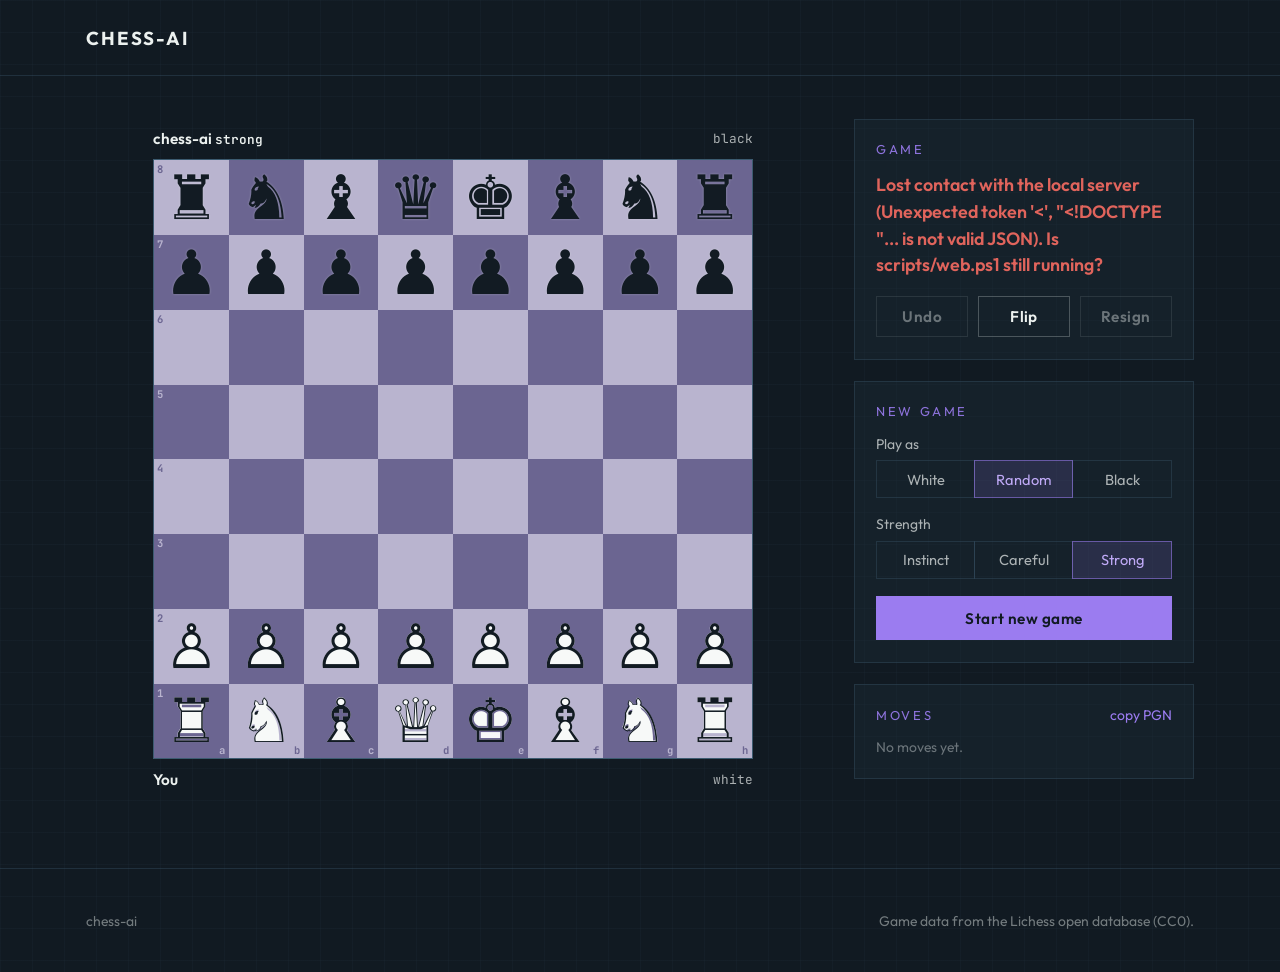
==== web/index.html @ e80c8a07 "Add a local web UI for playing the network Co-Authored-By: Claude Opus 5.5 <noreply@anthropic.com>" ====
<!doctype html>
<html lang="en">
<head>
    <meta charset="utf-8">
    <meta name="viewport" content="width=device-width, initial-scale=1">
    <title>chess-ai</title>
    <meta name="description" content="Play chess against a small neural network trained on Lichess games.">
    <link rel="preconnect" href="https://fonts.googleapis.com">
    <link rel="preconnect" href="https://fonts.gstatic.com" crossorigin>
    <link href="https://fonts.googleapis.com/css2?family=JetBrains+Mono:wght@400;700&family=Outfit:wght@400;500;600;700&display=swap" rel="stylesheet">
    <link rel="stylesheet" href="style.css">
</head>
<body>
    <nav>
        <div class="container nav-inner">
            <a class="nav-logo" href="#play">CHESS-AI</a>
        </div>
    </nav>

    <main id="play" class="container play">
        <section class="board-col">
            <div class="player-strip" id="top-strip"></div>
            <div class="board-wrap">
                <div id="board" class="board" aria-label="chess board"></div>
                <div id="promotion" class="promotion" hidden></div>
            </div>
            <div class="player-strip" id="bottom-strip"></div>
        </section>

        <aside class="side-col">
            <div class="panel">
                <div class="section-label">Game</div>
                <div id="status" class="status">Connecting</div>
                <div class="button-row">
                    <button id="undo" class="btn btn-secondary">Undo</button>
                    <button id="flip" class="btn btn-secondary">Flip</button>
                    <button id="resign" class="btn btn-secondary">Resign</button>
                </div>
            </div>

            <div class="panel">
                <div class="section-label">New game</div>
                <div class="field-label">Play as</div>
                <div class="segmented" id="color-choice">
                    <button data-value="white">White</button>
                    <button data-value="random">Random</button>
                    <button data-value="black">Black</button>
                </div>
                <div class="field-label">Strength</div>
                <div class="segmented" id="depth-choice">
                    <button data-value="0" title="Plays its first instinct, no look-ahead">Instinct</button>
                    <button data-value="2" title="Looks 2 moves ahead">Careful</button>
                    <button data-value="3" title="Looks 3 moves ahead">Strong</button>
                </div>
                <button id="new-game" class="btn btn-primary wide">Start new game</button>
            </div>

            <div class="panel moves-panel">
                <div class="panel-head">
                    <div class="section-label">Moves</div>
                    <button id="copy-pgn" class="link-btn">copy PGN</button>
                </div>
                <ol id="moves" class="moves"></ol>
            </div>
        </aside>
    </main>

    <footer>
        <div class="container footer-inner">
            <span id="model-info">chess-ai</span>
            <span>Game data from the Lichess open database (CC0).</span>
        </div>
    </footer>

    <script src="app.js"></script>
</body>
</html>
---- web/style.css ----
:root {
    --ink: #111a22;
    --slate: #1d2e3b;
    --steel: #3c5b70;
    --white: #ecf1ef;
    --accent: #9b7cf0;
    --light-accent: #c0aaf7;
    --danger: #e0645c;
    --square-light: #b9b4cf;
    --square-dark: #6b6591;
    --line: rgba(60, 91, 112, 0.35);
    --muted: rgba(236, 241, 239, 0.7);
}

*, *::before, *::after { box-sizing: border-box; }

html {
    color: var(--white);
    font-family: 'Outfit', system-ui, sans-serif;
    font-size: 17px;
    background-color: var(--ink);
}

body {
    margin: 0;
    background-color: var(--ink);
    background-image:
        linear-gradient(rgba(60, 91, 112, 0.07) 1px, transparent 1px),
        linear-gradient(90deg, rgba(60, 91, 112, 0.07) 1px, transparent 1px);
    background-size: 32px 32px;
    overflow-x: hidden;
}

a {
    color: var(--accent);
    text-decoration: none;
    display: inline-block;
    transition: transform 0.3s ease-in-out, color 0.3s ease-in-out;
}
a:hover { transform: scale(1.05); color: var(--light-accent); }

.container { width: 100%; max-width: 1140px; margin: 0 auto; padding: 0 16px; }

nav { padding: 1.5rem 0; border-bottom: 1px solid var(--line); }
.nav-inner { display: flex; align-items: center; justify-content: space-between; }
.nav-logo { font-size: 1.1rem; font-weight: 700; color: var(--white); letter-spacing: 0.1em; }
.nav-logo:hover { color: var(--white); }

.section-label { font-size: 0.76rem; letter-spacing: 0.2em; text-transform: uppercase; color: var(--accent); margin-bottom: 0.9rem; opacity: 0.9; }

.play {
    display: grid;
    grid-template-columns: minmax(0, 1fr) 340px;
    gap: 2rem;
    align-items: start;
    padding-top: 2.5rem;
    padding-bottom: 4rem;
}

.board-col { width: 100%; max-width: 600px; justify-self: center; }
.board-wrap { position: relative; }
.board {
    display: grid;
    grid-template-columns: repeat(8, 1fr);
    grid-template-rows: repeat(8, 1fr);
    aspect-ratio: 1;
    border: 1px solid var(--steel);
    user-select: none;
    touch-action: none;
}
.sq { position: relative; display: flex; align-items: center; justify-content: center; min-width: 0; min-height: 0; overflow: hidden; }
.sq.light { background: var(--square-light); }
.sq.dark { background: var(--square-dark); }
.sq.last::after { content: ''; position: absolute; inset: 0; background: rgba(155, 124, 240, 0.38); }
.sq.selected::after { content: ''; position: absolute; inset: 0; background: rgba(155, 124, 240, 0.55); }
.sq.check { background-image: radial-gradient(circle, rgba(224, 100, 92, 0.95) 0%, rgba(224, 100, 92, 0.45) 45%, transparent 72%); }
.sq.target::before {
    content: '';
    position: absolute;
    width: 28%;
    height: 28%;
    border-radius: 50%;
    background: rgba(17, 26, 34, 0.38);
    z-index: 2;
}
.sq.target.occupied::before {
    width: 92%;
    height: 92%;
    background: transparent;
    border: 5px solid rgba(17, 26, 34, 0.38);
}
.sq .coord {
    position: absolute;
    font-family: 'JetBrains Mono', monospace;
    font-size: 0.62rem;
    font-weight: 700;
    pointer-events: none;
    z-index: 1;
}
.sq.light .coord { color: var(--square-dark); }
.sq.dark .coord { color: var(--square-light); }
.coord.rank { top: 2px; left: 3px; }
.coord.file { bottom: 1px; right: 4px; }

.piece {
    position: relative;
    z-index: 3;
    font-family: 'Segoe UI Symbol', 'Noto Sans Symbols 2', 'DejaVu Sans', serif;
    font-size: min(9.2vw, 3.6rem);
    line-height: 1;
    cursor: default;
    transition: transform 0.15s ease;
}
.piece.w { color: #f7f9f8; }
.piece.b { color: #121b23; filter: drop-shadow(0 0 1px rgba(236, 241, 239, 0.35)); }
.piece-lines { position: absolute; inset: 0; color: #121b23; pointer-events: none; }
.piece.movable { cursor: grab; }
.piece.dragging { visibility: hidden; }
.drag-ghost {
    position: fixed;
    z-index: 50;
    pointer-events: none;
    transform: translate(-50%, -50%) scale(1.12);
}

.player-strip {
    display: flex;
    justify-content: space-between;
    align-items: center;
    font-size: 0.9rem;
    color: var(--muted);
    padding: 0.55rem 0;
    min-height: 2.4rem;
}
.player-strip .name { font-weight: 600; color: var(--white); }
.player-strip .meta { font-family: 'JetBrains Mono', monospace; font-size: 0.75rem; }
.thinking { color: var(--accent); }
.thinking::after { content: ''; animation: dots 1.2s steps(4, end) infinite; }
@keyframes dots { 0% { content: ''; } 25% { content: '.'; } 50% { content: '..'; } 75% { content: '...'; } }

.promotion {
    position: absolute;
    inset: 0;
    background: rgba(17, 26, 34, 0.75);
    display: flex;
    align-items: center;
    justify-content: center;
    gap: 0.75rem;
    z-index: 10;
}
.promotion[hidden] { display: none; }
.promotion button {
    width: 4.2rem;
    height: 4.2rem;
    background: var(--square-light);
    border: 1px solid var(--steel);
    cursor: pointer;
    transition: transform 0.2s ease, background 0.2s ease;
}
.promotion button:hover { transform: scale(1.08); background: var(--light-accent); }
.promotion .piece { font-size: 3rem; cursor: pointer; }

.side-col { display: flex; flex-direction: column; gap: 1.25rem; }
.panel {
    background: rgba(29, 46, 59, 0.35);
    border: 1px solid var(--line);
    padding: 1.25rem;
    transition: border-color 0.3s ease;
}
.panel:hover { border-color: rgba(155, 124, 240, 0.3); }
.panel-head { display: flex; justify-content: space-between; align-items: baseline; }

.status { font-size: 1.05rem; font-weight: 600; line-height: 1.5; margin-bottom: 1rem; min-height: 1.6rem; }
.status.win { color: var(--accent); }
.status.loss { color: var(--danger); }

.field-label { font-size: 0.82rem; color: var(--muted); margin: 0.2rem 0 0.45rem; }
.segmented { display: grid; grid-template-columns: repeat(3, 1fr); margin-bottom: 1rem; }
.segmented button {
    font-family: 'Outfit', sans-serif;
    font-size: 0.86rem;
    padding: 0.5rem 0;
    background: transparent;
    color: var(--muted);
    border: 1px solid var(--line);
    margin-left: -1px;
    cursor: pointer;
    transition: color 0.2s ease, background 0.2s ease;
}
.segmented button:first-child { margin-left: 0; }
.segmented button:hover { color: var(--white); }
.segmented button.active { background: rgba(155, 124, 240, 0.15); color: var(--light-accent); border-color: rgba(155, 124, 240, 0.55); position: relative; }

.btn {
    display: inline-block;
    padding: 0.6rem 1.1rem;
    font-family: 'Outfit', sans-serif;
    font-size: 0.9rem;
    font-weight: 600;
    letter-spacing: 0.03em;
    cursor: pointer;
    border: none;
    border-radius: 0;
    transition: transform 0.3s ease, color 0.3s ease, background 0.3s ease, border-color 0.3s ease;
}
.btn:hover:not(:disabled) { transform: scale(1.05); }
.btn:disabled { opacity: 0.4; cursor: not-allowed; }
.btn-primary { background: var(--accent); color: var(--ink); }
.btn-primary:hover:not(:disabled) { background: var(--light-accent); }
.btn-secondary { background: transparent; color: var(--white); border: 1px solid rgba(236, 241, 239, 0.25); }
.btn-secondary:hover:not(:disabled) { border-color: rgba(236, 241, 239, 0.6); }
.btn.wide { width: 100%; padding: 0.75rem; }
.button-row { display: flex; gap: 0.6rem; }
.button-row .btn { flex: 1; }

.link-btn {
    background: none;
    border: none;
    color: var(--accent);
    font-family: 'Outfit', sans-serif;
    font-size: 0.82rem;
    cursor: pointer;
    padding: 0;
    transition: color 0.3s ease;
}
.link-btn:hover { color: var(--light-accent); }

.moves {
    list-style: none;
    margin: 0;
    padding: 0;
    font-family: 'JetBrains Mono', monospace;
    font-size: 0.82rem;
    max-height: 15rem;
    overflow-y: auto;
    display: grid;
    grid-template-columns: 2.6rem 1fr 1fr;
    row-gap: 0.15rem;
}
.moves .num { color: rgba(236, 241, 239, 0.4); }
.moves .mv { padding: 0.1rem 0.35rem; color: rgba(236, 241, 239, 0.88); }
.moves .mv.latest { background: rgba(155, 124, 240, 0.15); color: var(--light-accent); }
.moves .empty { grid-column: 1 / -1; color: rgba(236, 241, 239, 0.4); font-family: 'Outfit', sans-serif; }

footer { padding: 2.5rem 0; border-top: 1px solid var(--line); font-size: 0.82rem; color: rgba(236, 241, 239, 0.45); }
.footer-inner { display: flex; justify-content: space-between; gap: 1rem; flex-wrap: wrap; }

@media (max-width: 900px) {
    .play { grid-template-columns: 1fr; padding-top: 1.5rem; }
}
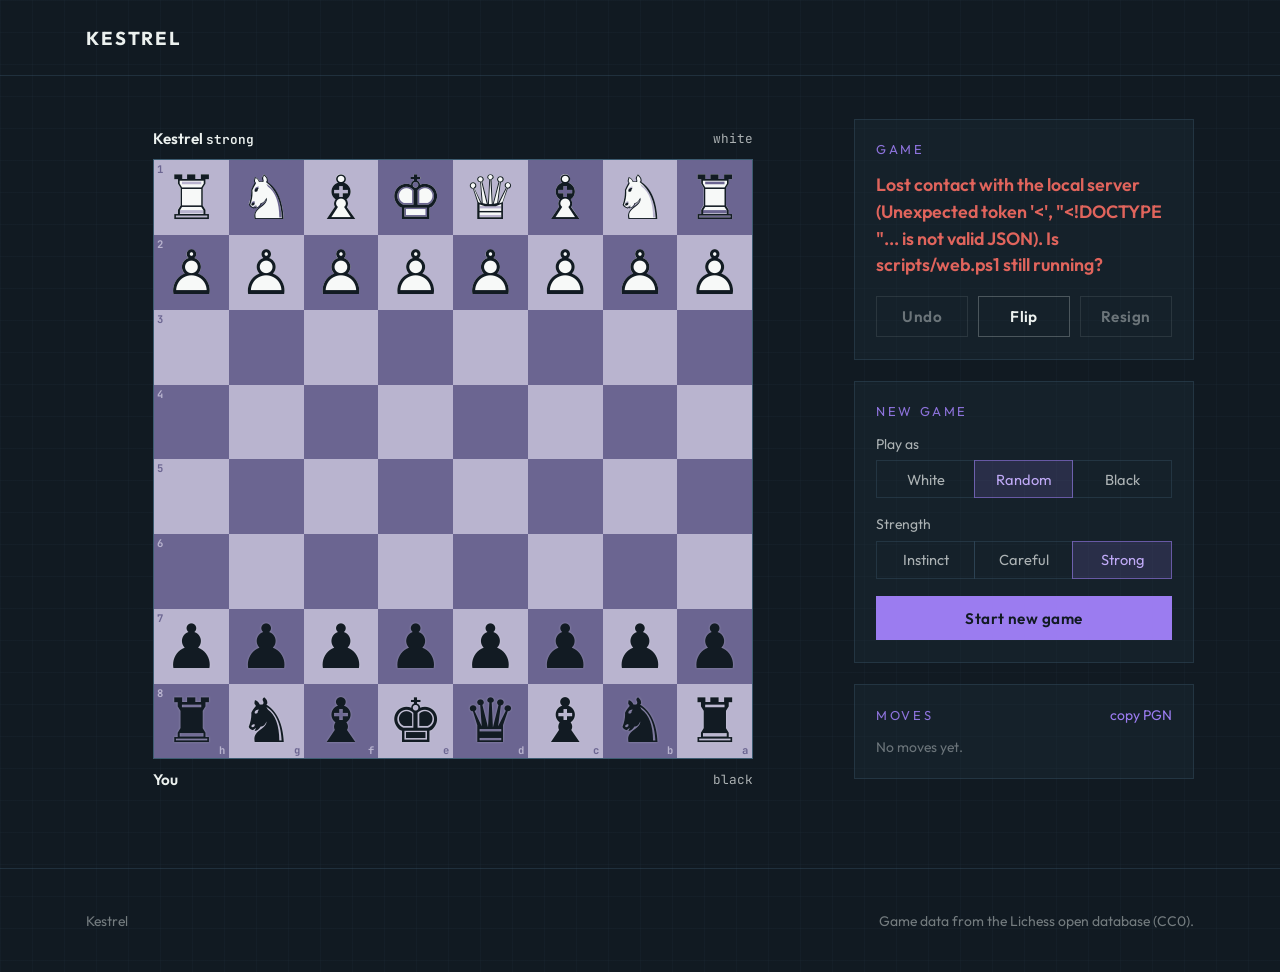
==== commit 39a5fbe8: "Rename the project from chess-ai to Kestrel Co-Authored-By: Claude Opus 5.5 <noreply@anthropic.com>" ====
--- a/web/index.html
+++ b/web/index.html
@@ -3,7 +3,7 @@
 <head>
     <meta charset="utf-8">
     <meta name="viewport" content="width=device-width, initial-scale=1">
-    <title>chess-ai</title>
+    <title>Kestrel</title>
     <meta name="description" content="Play chess against a small neural network trained on Lichess games.">
     <link rel="preconnect" href="https://fonts.googleapis.com">
     <link rel="preconnect" href="https://fonts.gstatic.com" crossorigin>
@@ -13,7 +13,7 @@
 <body>
     <nav>
         <div class="container nav-inner">
-            <a class="nav-logo" href="#play">CHESS-AI</a>
+            <a class="nav-logo" href="#play">KESTREL</a>
         </div>
     </nav>
 
@@ -67,7 +67,7 @@
 
     <footer>
         <div class="container footer-inner">
-            <span id="model-info">chess-ai</span>
+            <span id="model-info">Kestrel</span>
             <span>Game data from the Lichess open database (CC0).</span>
         </div>
     </footer>
